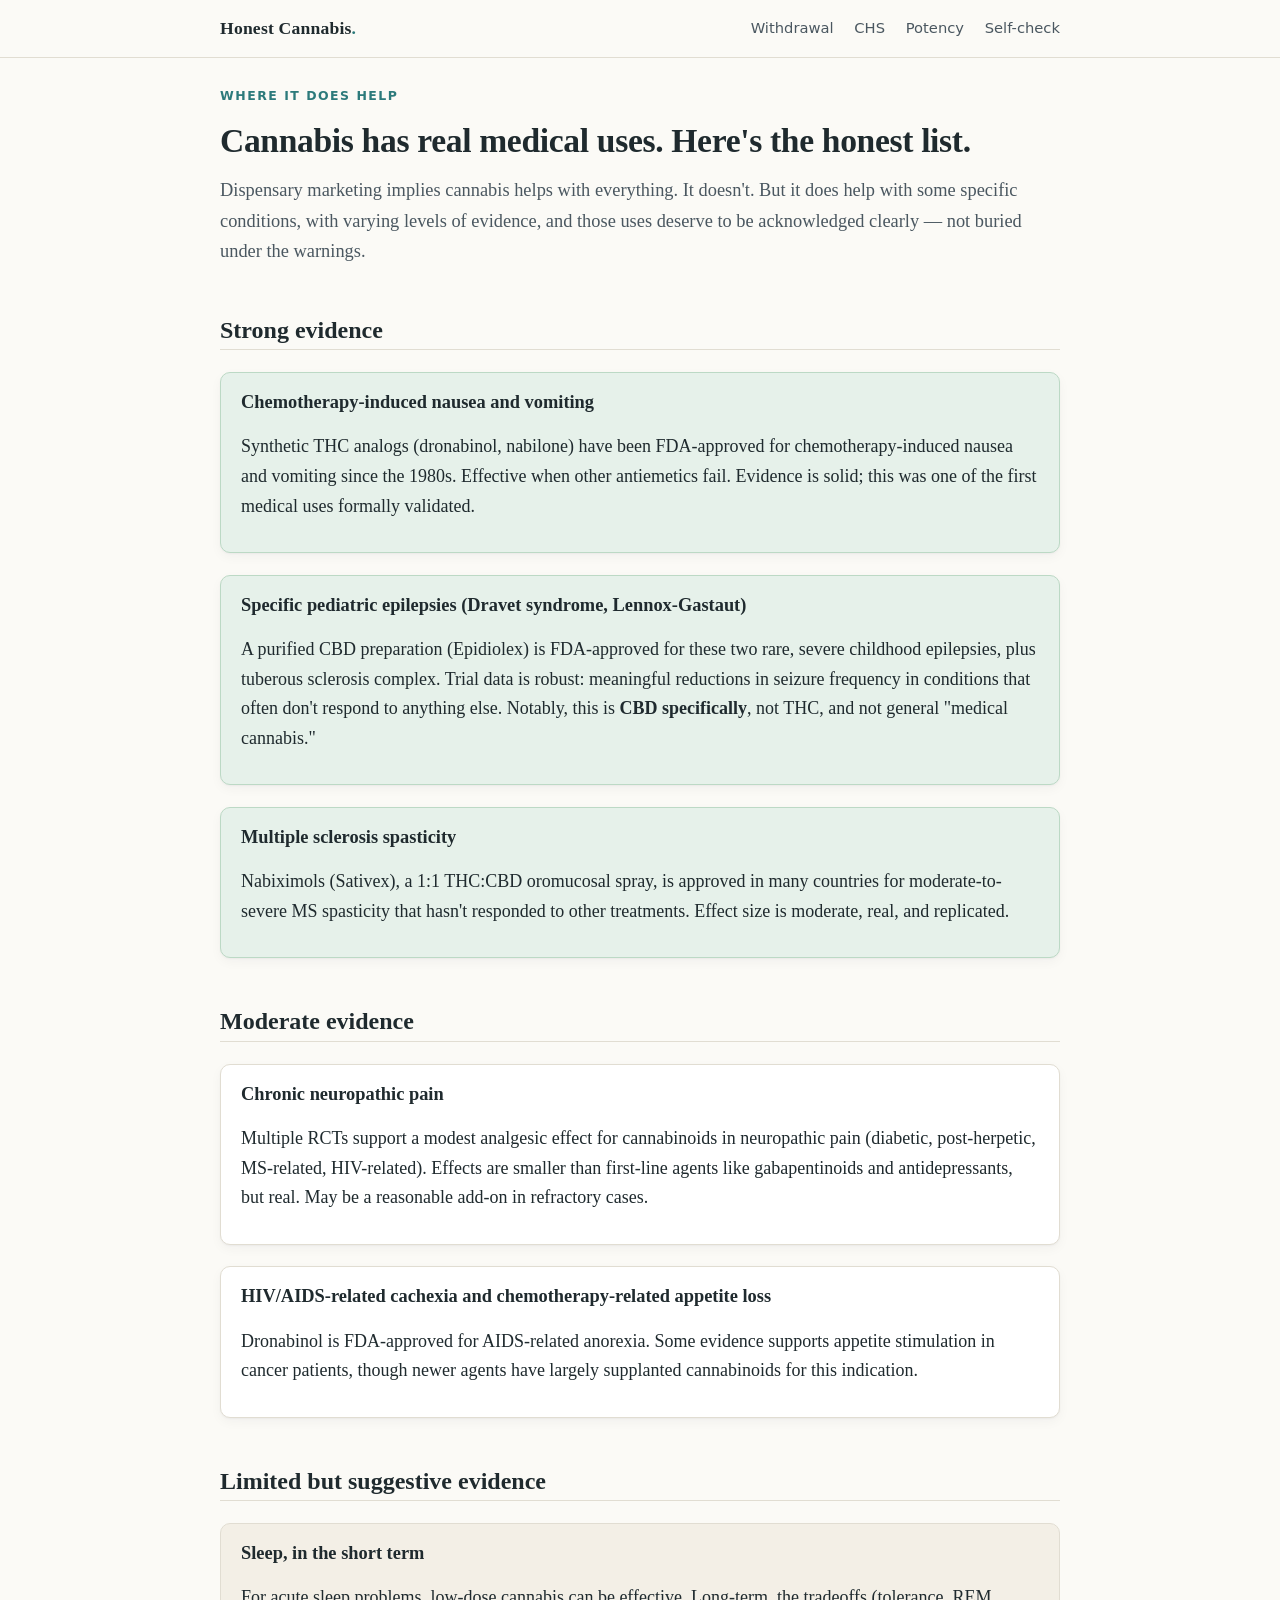
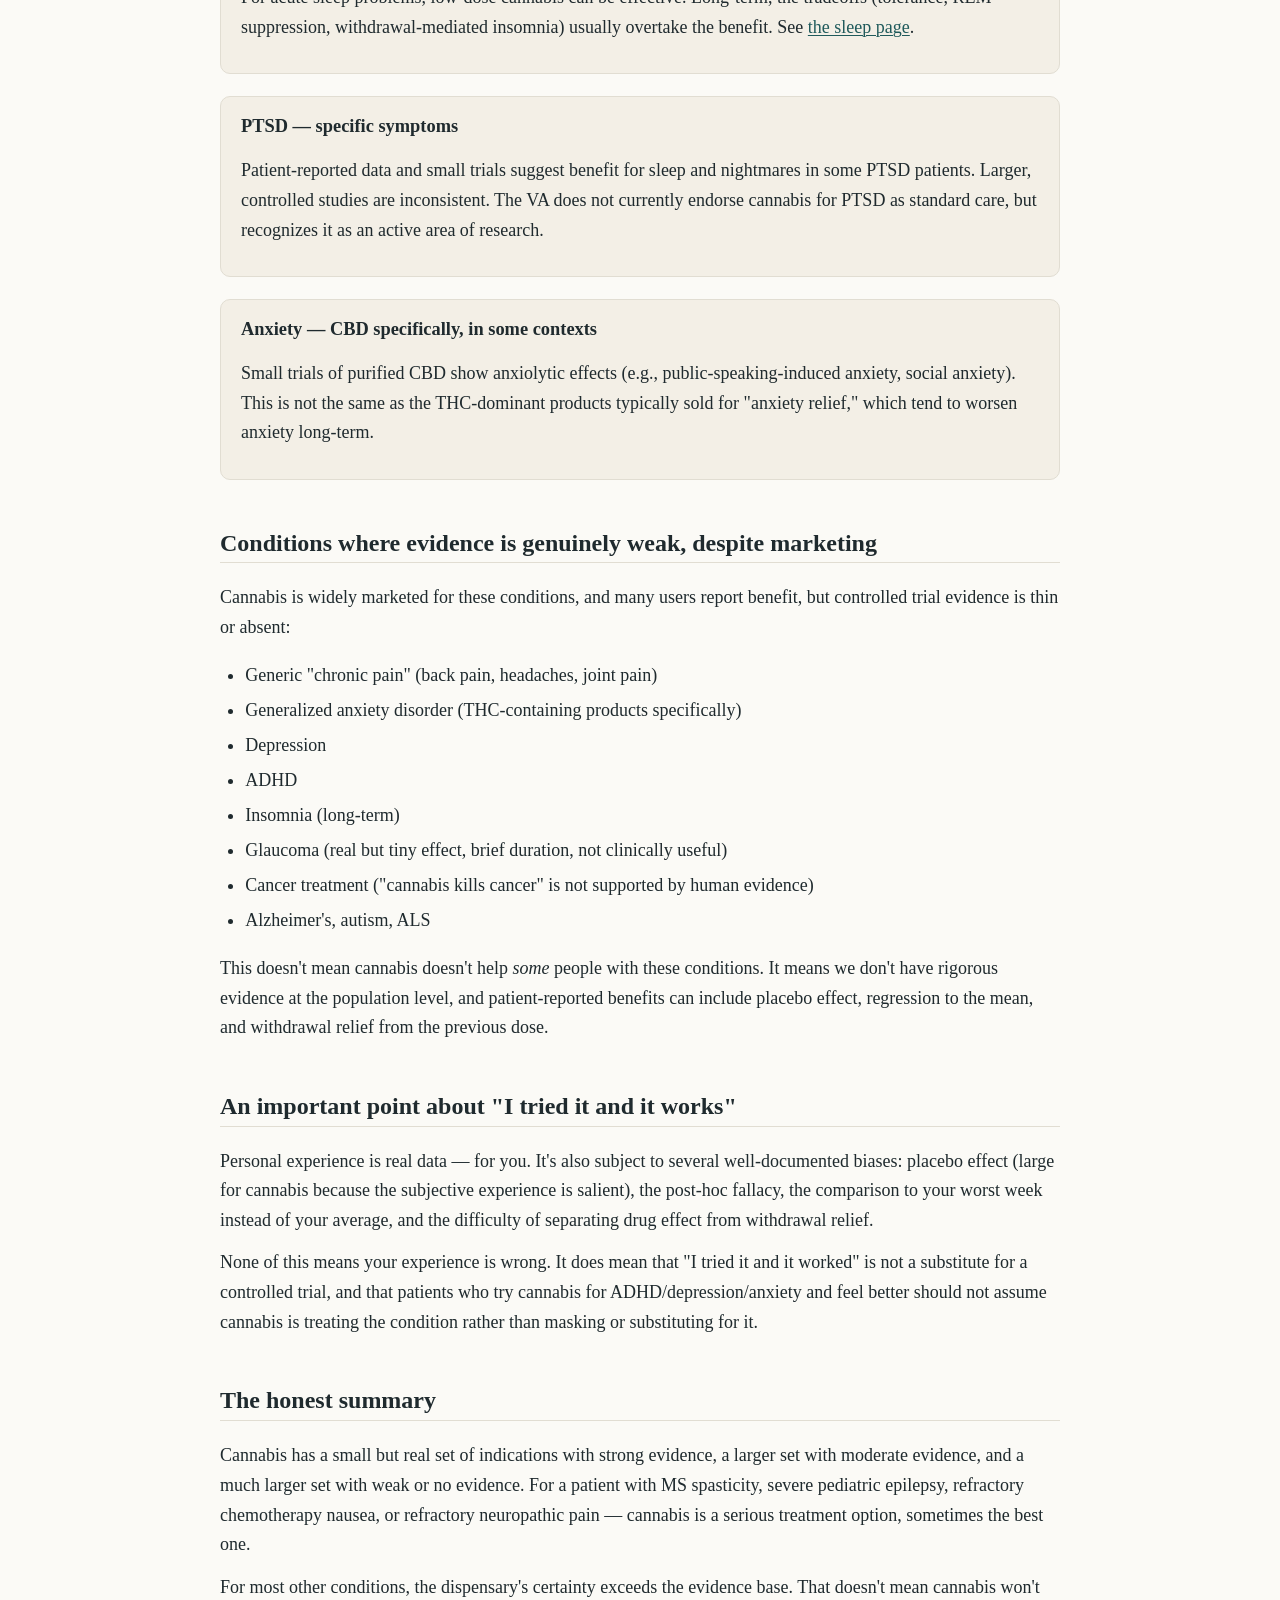
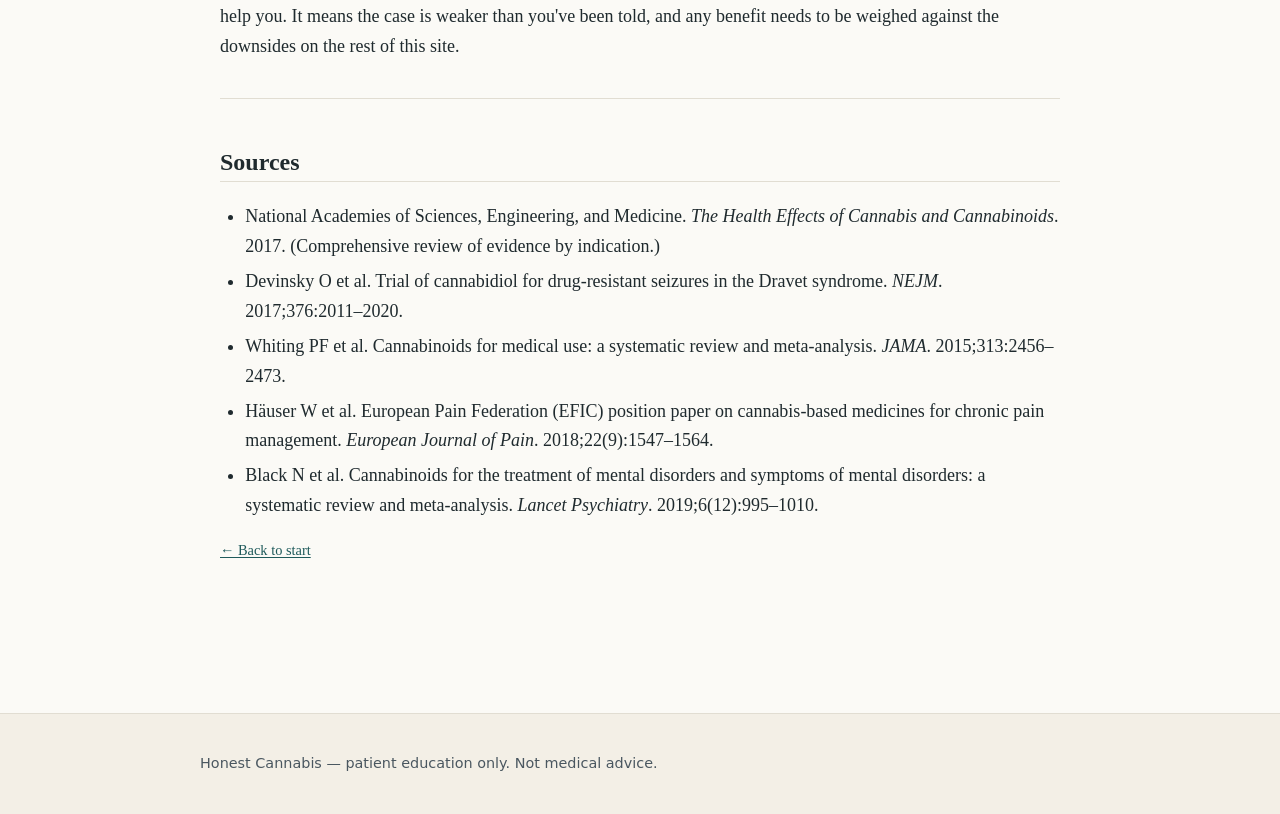
==== pages/legit-uses.html @ 295364d4 "Build Honest Cannabis: judgment-free patient education site A static, evidence-based educational sit" ====
<!doctype html>
<html lang="en">
<head>
<meta charset="utf-8" />
<meta name="viewport" content="width=device-width, initial-scale=1" />
<title>Where cannabis genuinely helps — Honest Cannabis</title>
<link rel="stylesheet" href="../assets/style.css" />
</head>
<body>

<header class="site">
  <div class="wrap">
    <a href="../index.html" class="brand">Honest Cannabis<span class="dot">.</span></a>
    <nav>
      <a href="./withdrawal.html">Withdrawal</a>
      <a href="./chs.html">CHS</a>
      <a href="./potency.html">Potency</a>
      <a href="../tools/cudit-r.html">Self-check</a>
    </nav>
  </div>
</header>

<main>

<div class="eyebrow">Where it does help</div>
<h1>Cannabis has real medical uses. Here's the honest list.</h1>
<p class="lede">
  Dispensary marketing implies cannabis helps with everything. It doesn't. But it does help
  with some specific conditions, with varying levels of evidence, and those uses deserve
  to be acknowledged clearly — not buried under the warnings.
</p>

<h2>Strong evidence</h2>

<div class="card ok">
  <h3>Chemotherapy-induced nausea and vomiting</h3>
  <p>Synthetic THC analogs (dronabinol, nabilone) have been FDA-approved for chemotherapy-induced
  nausea and vomiting since the 1980s. Effective when other antiemetics fail. Evidence
  is solid; this was one of the first medical uses formally validated.</p>
</div>

<div class="card ok">
  <h3>Specific pediatric epilepsies (Dravet syndrome, Lennox-Gastaut)</h3>
  <p>A purified CBD preparation (Epidiolex) is FDA-approved for these two rare, severe
  childhood epilepsies, plus tuberous sclerosis complex. Trial data is robust:
  meaningful reductions in seizure frequency in conditions that often don't respond to
  anything else. Notably, this is <strong>CBD specifically</strong>, not THC, and not
  general "medical cannabis."</p>
</div>

<div class="card ok">
  <h3>Multiple sclerosis spasticity</h3>
  <p>Nabiximols (Sativex), a 1:1 THC:CBD oromucosal spray, is approved in many countries
  for moderate-to-severe MS spasticity that hasn't responded to other treatments. Effect
  size is moderate, real, and replicated.</p>
</div>

<h2>Moderate evidence</h2>

<div class="card">
  <h3>Chronic neuropathic pain</h3>
  <p>Multiple RCTs support a modest analgesic effect for cannabinoids in neuropathic pain
  (diabetic, post-herpetic, MS-related, HIV-related). Effects are smaller than first-line
  agents like gabapentinoids and antidepressants, but real. May be a reasonable add-on in
  refractory cases.</p>
</div>

<div class="card">
  <h3>HIV/AIDS-related cachexia and chemotherapy-related appetite loss</h3>
  <p>Dronabinol is FDA-approved for AIDS-related anorexia. Some evidence supports appetite
  stimulation in cancer patients, though newer agents have largely supplanted cannabinoids
  for this indication.</p>
</div>

<h2>Limited but suggestive evidence</h2>

<div class="card soft">
  <h3>Sleep, in the short term</h3>
  <p>For acute sleep problems, low-dose cannabis can be effective. Long-term, the tradeoffs
  (tolerance, REM suppression, withdrawal-mediated insomnia) usually overtake the benefit.
  See <a href="./sleep.html">the sleep page</a>.</p>
</div>

<div class="card soft">
  <h3>PTSD — specific symptoms</h3>
  <p>Patient-reported data and small trials suggest benefit for sleep and nightmares in
  some PTSD patients. Larger, controlled studies are inconsistent. The VA does not
  currently endorse cannabis for PTSD as standard care, but recognizes it as an active
  area of research.</p>
</div>

<div class="card soft">
  <h3>Anxiety — CBD specifically, in some contexts</h3>
  <p>Small trials of purified CBD show anxiolytic effects (e.g., public-speaking-induced
  anxiety, social anxiety). This is not the same as the THC-dominant products typically
  sold for "anxiety relief," which tend to worsen anxiety long-term.</p>
</div>

<h2>Conditions where evidence is genuinely weak, despite marketing</h2>

<p>Cannabis is widely marketed for these conditions, and many users report benefit, but
controlled trial evidence is thin or absent:</p>

<ul>
  <li>Generic "chronic pain" (back pain, headaches, joint pain)</li>
  <li>Generalized anxiety disorder (THC-containing products specifically)</li>
  <li>Depression</li>
  <li>ADHD</li>
  <li>Insomnia (long-term)</li>
  <li>Glaucoma (real but tiny effect, brief duration, not clinically useful)</li>
  <li>Cancer treatment ("cannabis kills cancer" is not supported by human evidence)</li>
  <li>Alzheimer's, autism, ALS</li>
</ul>

<p>This doesn't mean cannabis doesn't help <em>some</em> people with these conditions.
It means we don't have rigorous evidence at the population level, and patient-reported
benefits can include placebo effect, regression to the mean, and withdrawal relief from
the previous dose.</p>

<h2>An important point about "I tried it and it works"</h2>

<p>Personal experience is real data — for you. It's also subject to several well-documented
biases: placebo effect (large for cannabis because the subjective experience is salient),
the post-hoc fallacy, the comparison to your worst week instead of your average, and
the difficulty of separating drug effect from withdrawal relief.</p>

<p>None of this means your experience is wrong. It does mean that "I tried it and it
worked" is not a substitute for a controlled trial, and that patients who try
cannabis for ADHD/depression/anxiety and feel better should not assume cannabis is
treating the condition rather than masking or substituting for it.</p>

<h2>The honest summary</h2>

<p>Cannabis has a small but real set of indications with strong evidence, a larger set with
moderate evidence, and a much larger set with weak or no evidence. For a patient with
MS spasticity, severe pediatric epilepsy, refractory chemotherapy nausea, or refractory
neuropathic pain — cannabis is a serious treatment option, sometimes the best one.</p>

<p>For most other conditions, the dispensary's certainty exceeds the evidence base. That
doesn't mean cannabis won't help you. It means the case is weaker than you've been told,
and any benefit needs to be weighed against the downsides on the rest of this site.</p>

<hr />

<h2>Sources</h2>
<ul>
  <li>National Academies of Sciences, Engineering, and Medicine. <em>The Health Effects of Cannabis and Cannabinoids</em>. 2017. (Comprehensive review of evidence by indication.)</li>
  <li>Devinsky O et al. Trial of cannabidiol for drug-resistant seizures in the Dravet syndrome. <em>NEJM</em>. 2017;376:2011–2020.</li>
  <li>Whiting PF et al. Cannabinoids for medical use: a systematic review and meta-analysis. <em>JAMA</em>. 2015;313:2456–2473.</li>
  <li>Häuser W et al. European Pain Federation (EFIC) position paper on cannabis-based medicines for chronic pain management. <em>European Journal of Pain</em>. 2018;22(9):1547–1564.</li>
  <li>Black N et al. Cannabinoids for the treatment of mental disorders and symptoms of mental disorders: a systematic review and meta-analysis. <em>Lancet Psychiatry</em>. 2019;6(12):995–1010.</li>
</ul>

<p class="muted"><a href="../index.html">← Back to start</a></p>

</main>

<footer class="site"><div class="wrap"><p>Honest Cannabis — patient education only. Not medical advice.</p></div></footer>

</body>
</html>
---- assets/style.css ----
/* Honest Cannabis — judgment-free patient education */

:root {
  --bg: #fbfaf6;
  --bg-soft: #f3efe6;
  --ink: #1f2a2e;
  --ink-soft: #4a5760;
  --muted: #7c8a92;
  --accent: #2c7a7b;
  --accent-soft: #e3f1ef;
  --accent-deep: #1f5a5b;
  --warn: #b45309;
  --warn-soft: #fdf3e3;
  --danger: #9b2c2c;
  --danger-soft: #fbe9e7;
  --ok: #2f855a;
  --ok-soft: #e6f1ea;
  --line: #e1ddd2;
  --card: #ffffff;
  --shadow: 0 1px 2px rgba(20, 30, 40, 0.04), 0 4px 12px rgba(20, 30, 40, 0.04);
  --radius: 10px;
  --max: 880px;
}

* { box-sizing: border-box; }

html { scroll-behavior: smooth; }

body {
  margin: 0;
  font-family: ui-serif, Georgia, "Iowan Old Style", "Apple Garamond", "Times New Roman", serif;
  font-size: 18px;
  line-height: 1.65;
  color: var(--ink);
  background: var(--bg);
  -webkit-font-smoothing: antialiased;
}

header.site {
  border-bottom: 1px solid var(--line);
  background: var(--bg);
  position: sticky;
  top: 0;
  z-index: 10;
  backdrop-filter: blur(6px);
}

header.site .wrap {
  max-width: var(--max);
  margin: 0 auto;
  padding: 14px 20px;
  display: flex;
  align-items: center;
  justify-content: space-between;
  gap: 16px;
  flex-wrap: wrap;
}

header.site a.brand {
  font-family: ui-serif, Georgia, serif;
  font-weight: 600;
  font-size: 1.1rem;
  letter-spacing: 0.2px;
  color: var(--ink);
  text-decoration: none;
}

header.site a.brand .dot { color: var(--accent); }

header.site nav {
  font-family: ui-sans-serif, system-ui, -apple-system, "Helvetica Neue", Arial, sans-serif;
  font-size: 0.92rem;
}

header.site nav a {
  color: var(--ink-soft);
  text-decoration: none;
  margin-left: 16px;
}

header.site nav a:hover { color: var(--accent); }

main {
  max-width: var(--max);
  margin: 0 auto;
  padding: 28px 20px 80px;
}

h1, h2, h3 {
  font-family: ui-serif, Georgia, serif;
  line-height: 1.25;
  color: var(--ink);
}

h1 {
  font-size: 2.1rem;
  margin: 0.4em 0 0.4em;
  letter-spacing: -0.01em;
}

h2 {
  font-size: 1.5rem;
  margin-top: 2em;
  border-bottom: 1px solid var(--line);
  padding-bottom: 0.2em;
}

h3 {
  font-size: 1.15rem;
  margin-top: 1.6em;
}

p { margin: 0.7em 0; }

a {
  color: var(--accent-deep);
  text-decoration: underline;
  text-underline-offset: 2px;
  text-decoration-thickness: 1px;
}

a:hover { color: var(--accent); }

ul, ol { padding-left: 1.4em; }
li { margin: 0.3em 0; }

blockquote {
  border-left: 3px solid var(--accent);
  background: var(--accent-soft);
  margin: 1.2em 0;
  padding: 0.6em 1em;
  color: var(--ink);
  border-radius: 0 var(--radius) var(--radius) 0;
}

blockquote p { margin: 0.3em 0; }

code {
  font-family: ui-monospace, "SF Mono", Menlo, Consolas, monospace;
  font-size: 0.92em;
  background: var(--bg-soft);
  padding: 0.1em 0.3em;
  border-radius: 4px;
}

.lede {
  font-size: 1.15rem;
  color: var(--ink-soft);
  margin-bottom: 1.4em;
}

.eyebrow {
  font-family: ui-sans-serif, system-ui, sans-serif;
  text-transform: uppercase;
  letter-spacing: 0.12em;
  font-size: 0.78rem;
  color: var(--accent);
  font-weight: 600;
  margin-bottom: 0.4em;
}

.card {
  background: var(--card);
  border: 1px solid var(--line);
  border-radius: var(--radius);
  padding: 18px 20px;
  box-shadow: var(--shadow);
  margin: 1.2em 0;
}

.card.soft {
  background: var(--bg-soft);
  box-shadow: none;
}

.card.accent {
  background: var(--accent-soft);
  border-color: #c8e2dd;
}

.card.warn {
  background: var(--warn-soft);
  border-color: #f2d8a8;
}

.card.danger {
  background: var(--danger-soft);
  border-color: #f1c6c2;
}

.card.ok {
  background: var(--ok-soft);
  border-color: #bcd9c5;
}

.card h2:first-child,
.card h3:first-child {
  margin-top: 0;
  border: none;
  padding: 0;
}

.grid {
  display: grid;
  gap: 14px;
  grid-template-columns: repeat(auto-fit, minmax(220px, 1fr));
}

.tile {
  display: block;
  background: var(--card);
  border: 1px solid var(--line);
  border-radius: var(--radius);
  padding: 16px 18px;
  text-decoration: none;
  color: var(--ink);
  transition: transform 0.12s ease, border-color 0.12s ease, box-shadow 0.12s ease;
  box-shadow: var(--shadow);
}

.tile:hover {
  transform: translateY(-2px);
  border-color: var(--accent);
  color: var(--ink);
}

.tile .topic {
  font-family: ui-sans-serif, system-ui, sans-serif;
  font-size: 0.72rem;
  text-transform: uppercase;
  letter-spacing: 0.1em;
  color: var(--accent);
  font-weight: 600;
}

.tile h3 {
  margin: 6px 0 4px;
  font-size: 1.05rem;
}

.tile p {
  margin: 0;
  font-size: 0.92rem;
  color: var(--ink-soft);
  line-height: 1.45;
}

table {
  width: 100%;
  border-collapse: collapse;
  margin: 1em 0;
  font-size: 0.96rem;
}

table th, table td {
  border-bottom: 1px solid var(--line);
  padding: 8px 10px;
  text-align: left;
  vertical-align: top;
}

table th {
  background: var(--bg-soft);
  font-family: ui-sans-serif, system-ui, sans-serif;
  font-weight: 600;
}

.tag {
  display: inline-block;
  font-family: ui-sans-serif, system-ui, sans-serif;
  font-size: 0.72rem;
  letter-spacing: 0.06em;
  text-transform: uppercase;
  padding: 2px 8px;
  border-radius: 999px;
  background: var(--bg-soft);
  color: var(--ink-soft);
  border: 1px solid var(--line);
  margin-right: 4px;
}

.tag.ok { background: var(--ok-soft); color: #225c41; border-color: #bcd9c5; }
.tag.warn { background: var(--warn-soft); color: #8a4109; border-color: #f2d8a8; }
.tag.danger { background: var(--danger-soft); color: #7a1f1f; border-color: #f1c6c2; }
.tag.accent { background: var(--accent-soft); color: var(--accent-deep); border-color: #c8e2dd; }

.callout {
  display: flex;
  gap: 14px;
  align-items: flex-start;
  padding: 16px 18px;
  background: var(--accent-soft);
  border-left: 4px solid var(--accent);
  border-radius: 0 var(--radius) var(--radius) 0;
  margin: 1.2em 0;
}

.callout .icon {
  font-family: ui-sans-serif, system-ui, sans-serif;
  font-size: 1.5rem;
  line-height: 1;
  color: var(--accent);
}

.callout p { margin: 0; }
.callout p + p { margin-top: 0.4em; }

.callout.warn { background: var(--warn-soft); border-color: var(--warn); }
.callout.warn .icon { color: var(--warn); }
.callout.danger { background: var(--danger-soft); border-color: var(--danger); }
.callout.danger .icon { color: var(--danger); }

/* Forms / tools */

.tool-form {
  font-family: ui-sans-serif, system-ui, -apple-system, sans-serif;
  font-size: 0.98rem;
}

.q {
  background: var(--card);
  border: 1px solid var(--line);
  border-radius: var(--radius);
  padding: 14px 18px;
  margin: 12px 0;
  box-shadow: var(--shadow);
}

.q .qtext {
  font-weight: 600;
  margin-bottom: 8px;
  color: var(--ink);
}

.q label {
  display: flex;
  align-items: flex-start;
  gap: 10px;
  padding: 6px 4px;
  cursor: pointer;
  border-radius: 6px;
}

.q label:hover { background: var(--bg-soft); }

.q input[type="radio"],
.q input[type="checkbox"] {
  margin-top: 4px;
  accent-color: var(--accent);
}

.q .opt-text { flex: 1; }

button.btn {
  font-family: ui-sans-serif, system-ui, sans-serif;
  font-size: 1rem;
  font-weight: 600;
  background: var(--accent);
  color: white;
  border: none;
  padding: 12px 22px;
  border-radius: 8px;
  cursor: pointer;
  transition: background 0.12s;
}

button.btn:hover { background: var(--accent-deep); }

button.btn.secondary {
  background: transparent;
  color: var(--accent-deep);
  border: 1px solid var(--accent);
}

button.btn.secondary:hover { background: var(--accent-soft); }

.result {
  margin-top: 24px;
  padding: 20px;
  border-radius: var(--radius);
  display: none;
}

.result.show { display: block; }

.result .score {
  font-family: ui-serif, Georgia, serif;
  font-size: 2.5rem;
  font-weight: 700;
  color: var(--accent-deep);
  line-height: 1;
  margin-bottom: 8px;
}

.result h3 {
  margin-top: 0;
}

input[type="number"],
input[type="text"],
select {
  font-family: ui-sans-serif, system-ui, sans-serif;
  font-size: 1rem;
  padding: 8px 12px;
  border: 1px solid var(--line);
  border-radius: 8px;
  background: white;
  color: var(--ink);
  width: 100%;
  max-width: 220px;
}

input:focus, select:focus {
  outline: 2px solid var(--accent-soft);
  border-color: var(--accent);
}

.field {
  margin: 12px 0;
}

.field label {
  display: block;
  font-family: ui-sans-serif, system-ui, sans-serif;
  font-size: 0.92rem;
  font-weight: 600;
  margin-bottom: 4px;
  color: var(--ink-soft);
}

.row {
  display: grid;
  grid-template-columns: repeat(auto-fit, minmax(180px, 1fr));
  gap: 14px;
}

footer.site {
  border-top: 1px solid var(--line);
  background: var(--bg-soft);
  margin-top: 60px;
  padding: 28px 20px;
  font-family: ui-sans-serif, system-ui, sans-serif;
  font-size: 0.9rem;
  color: var(--ink-soft);
}

footer.site .wrap {
  max-width: var(--max);
  margin: 0 auto;
}

footer.site a { color: var(--accent-deep); }

.toc {
  font-family: ui-sans-serif, system-ui, sans-serif;
  font-size: 0.95rem;
  background: var(--bg-soft);
  border: 1px solid var(--line);
  border-radius: var(--radius);
  padding: 14px 18px;
  margin: 1.2em 0;
}

.toc ol { margin: 0.3em 0; padding-left: 1.4em; }
.toc li { margin: 0.2em 0; }
.toc strong {
  display: block;
  margin-bottom: 0.4em;
  letter-spacing: 0.06em;
  text-transform: uppercase;
  font-size: 0.78rem;
  color: var(--accent);
}

hr {
  border: none;
  border-top: 1px solid var(--line);
  margin: 2em 0;
}

.figure {
  background: var(--bg-soft);
  border-radius: var(--radius);
  padding: 16px 18px;
  margin: 1.2em 0;
  font-family: ui-sans-serif, system-ui, sans-serif;
  font-size: 0.94rem;
}

.bar {
  display: flex;
  align-items: center;
  gap: 10px;
  margin: 6px 0;
}

.bar .label { width: 110px; color: var(--ink-soft); font-size: 0.88rem; }
.bar .track { flex: 1; background: white; border: 1px solid var(--line); border-radius: 4px; height: 18px; overflow: hidden; }
.bar .fill { background: var(--accent); height: 100%; }
.bar .fill.warn { background: var(--warn); }
.bar .fill.danger { background: var(--danger); }
.bar .value { width: 56px; text-align: right; font-variant-numeric: tabular-nums; color: var(--ink); font-weight: 600; }

.hero {
  padding: 40px 0 20px;
}

.hero h1 {
  font-size: 2.6rem;
  margin-bottom: 0.3em;
}

.hero .lede {
  font-size: 1.2rem;
  max-width: 660px;
}

details.faq {
  border: 1px solid var(--line);
  border-radius: var(--radius);
  background: var(--card);
  margin: 10px 0;
  padding: 0;
  box-shadow: var(--shadow);
}

details.faq summary {
  cursor: pointer;
  padding: 14px 18px;
  font-weight: 600;
  font-family: ui-sans-serif, system-ui, sans-serif;
  list-style: none;
  display: flex;
  justify-content: space-between;
  align-items: center;
  color: var(--ink);
}

details.faq summary::-webkit-details-marker { display: none; }

details.faq summary::after {
  content: "+";
  color: var(--accent);
  font-size: 1.2rem;
  font-weight: 400;
  margin-left: 12px;
}

details.faq[open] summary::after { content: "−"; }

details.faq .body {
  padding: 0 18px 16px;
  color: var(--ink-soft);
}

.timeline {
  list-style: none;
  padding-left: 0;
  margin: 1.2em 0;
}

.timeline li {
  display: flex;
  gap: 14px;
  padding: 12px 0;
  border-bottom: 1px solid var(--line);
}

.timeline li:last-child { border-bottom: none; }

.timeline .when {
  flex: 0 0 110px;
  font-family: ui-sans-serif, system-ui, sans-serif;
  font-size: 0.86rem;
  font-weight: 600;
  color: var(--accent);
  text-transform: uppercase;
  letter-spacing: 0.06em;
  padding-top: 2px;
}

.timeline .what { flex: 1; }
.timeline .what strong { display: block; margin-bottom: 2px; }
.timeline .what p { margin: 0; font-size: 0.95rem; color: var(--ink-soft); }

.muted { color: var(--muted); font-size: 0.9rem; }

@media (max-width: 600px) {
  body { font-size: 17px; }
  h1 { font-size: 1.7rem; }
  .hero h1 { font-size: 2rem; }
  header.site nav a { margin-left: 10px; font-size: 0.85rem; }
  header.site .wrap { padding: 12px 16px; }
  main { padding: 22px 16px 60px; }
  .timeline .when { flex: 0 0 90px; }
}

@media print {
  header.site, footer.site, .tile, .callout, button { display: none; }
  body { background: white; color: black; }
  a { color: black; text-decoration: underline; }
}
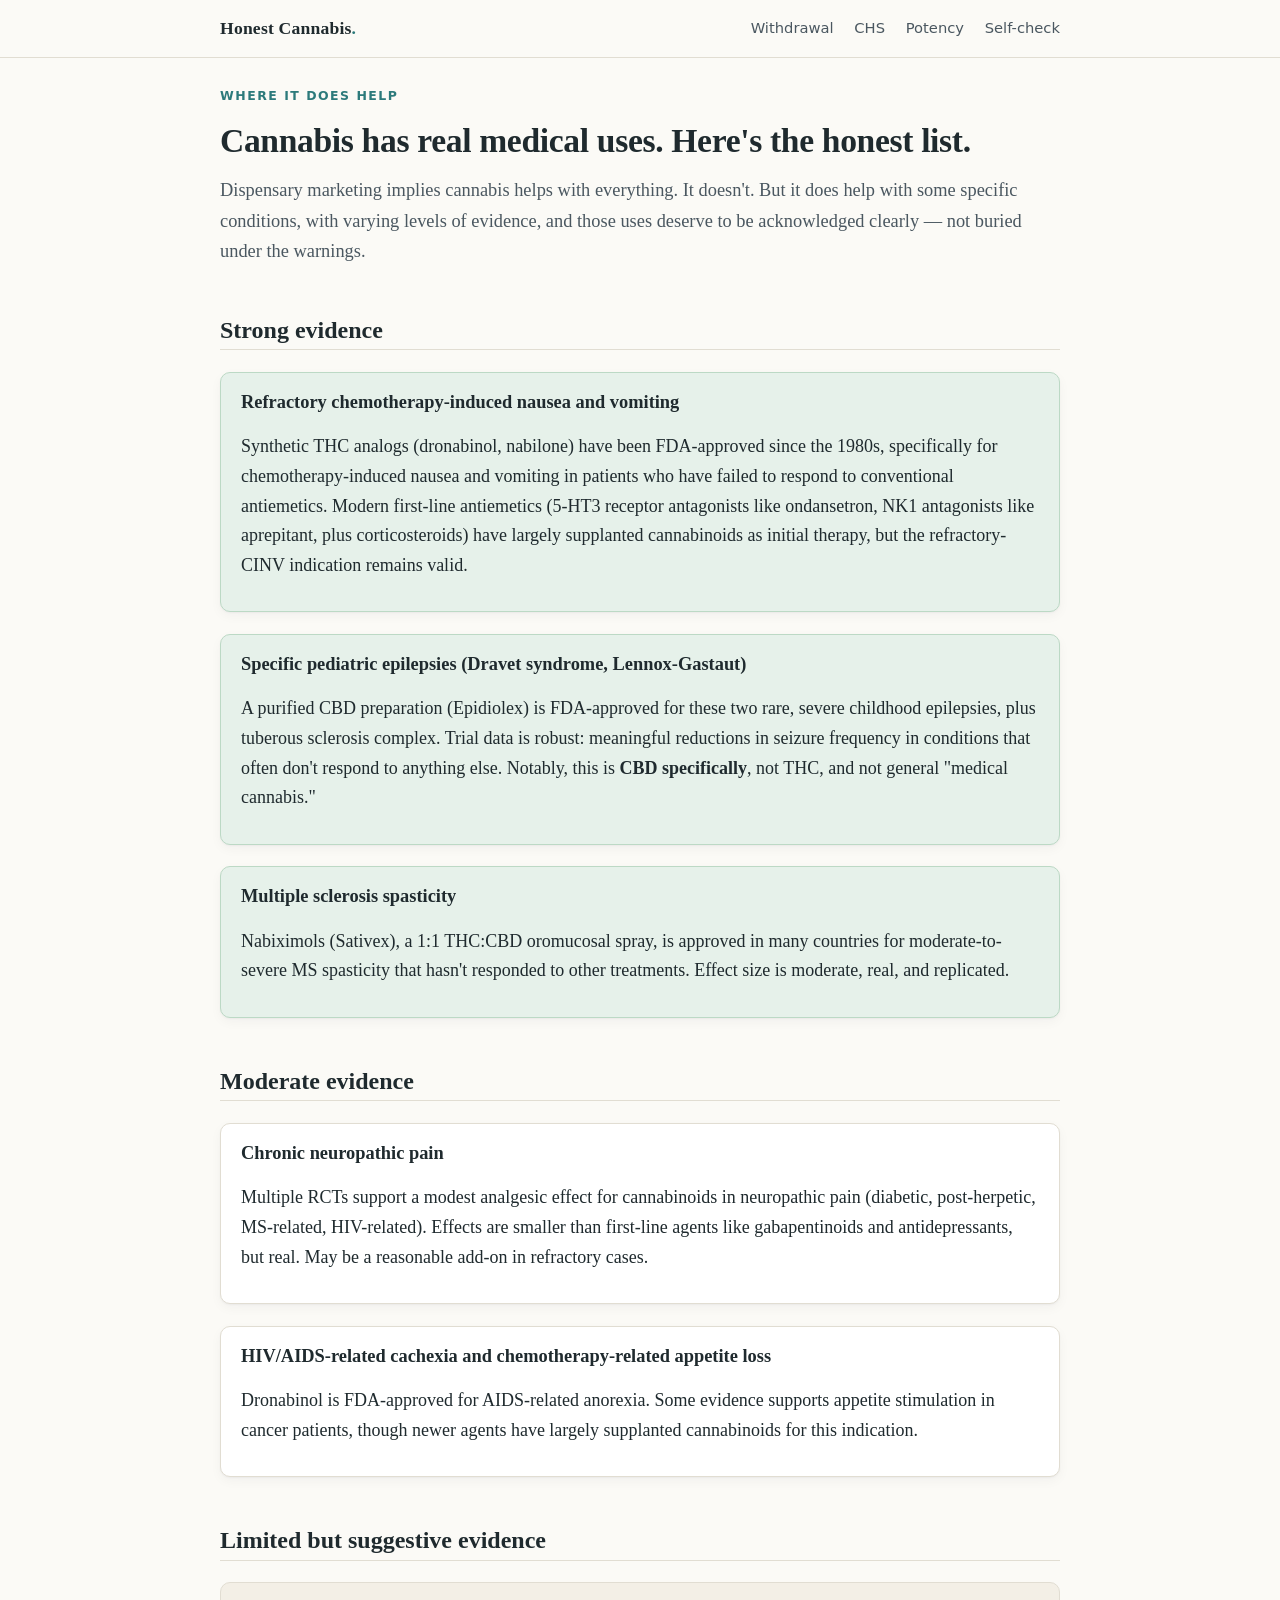
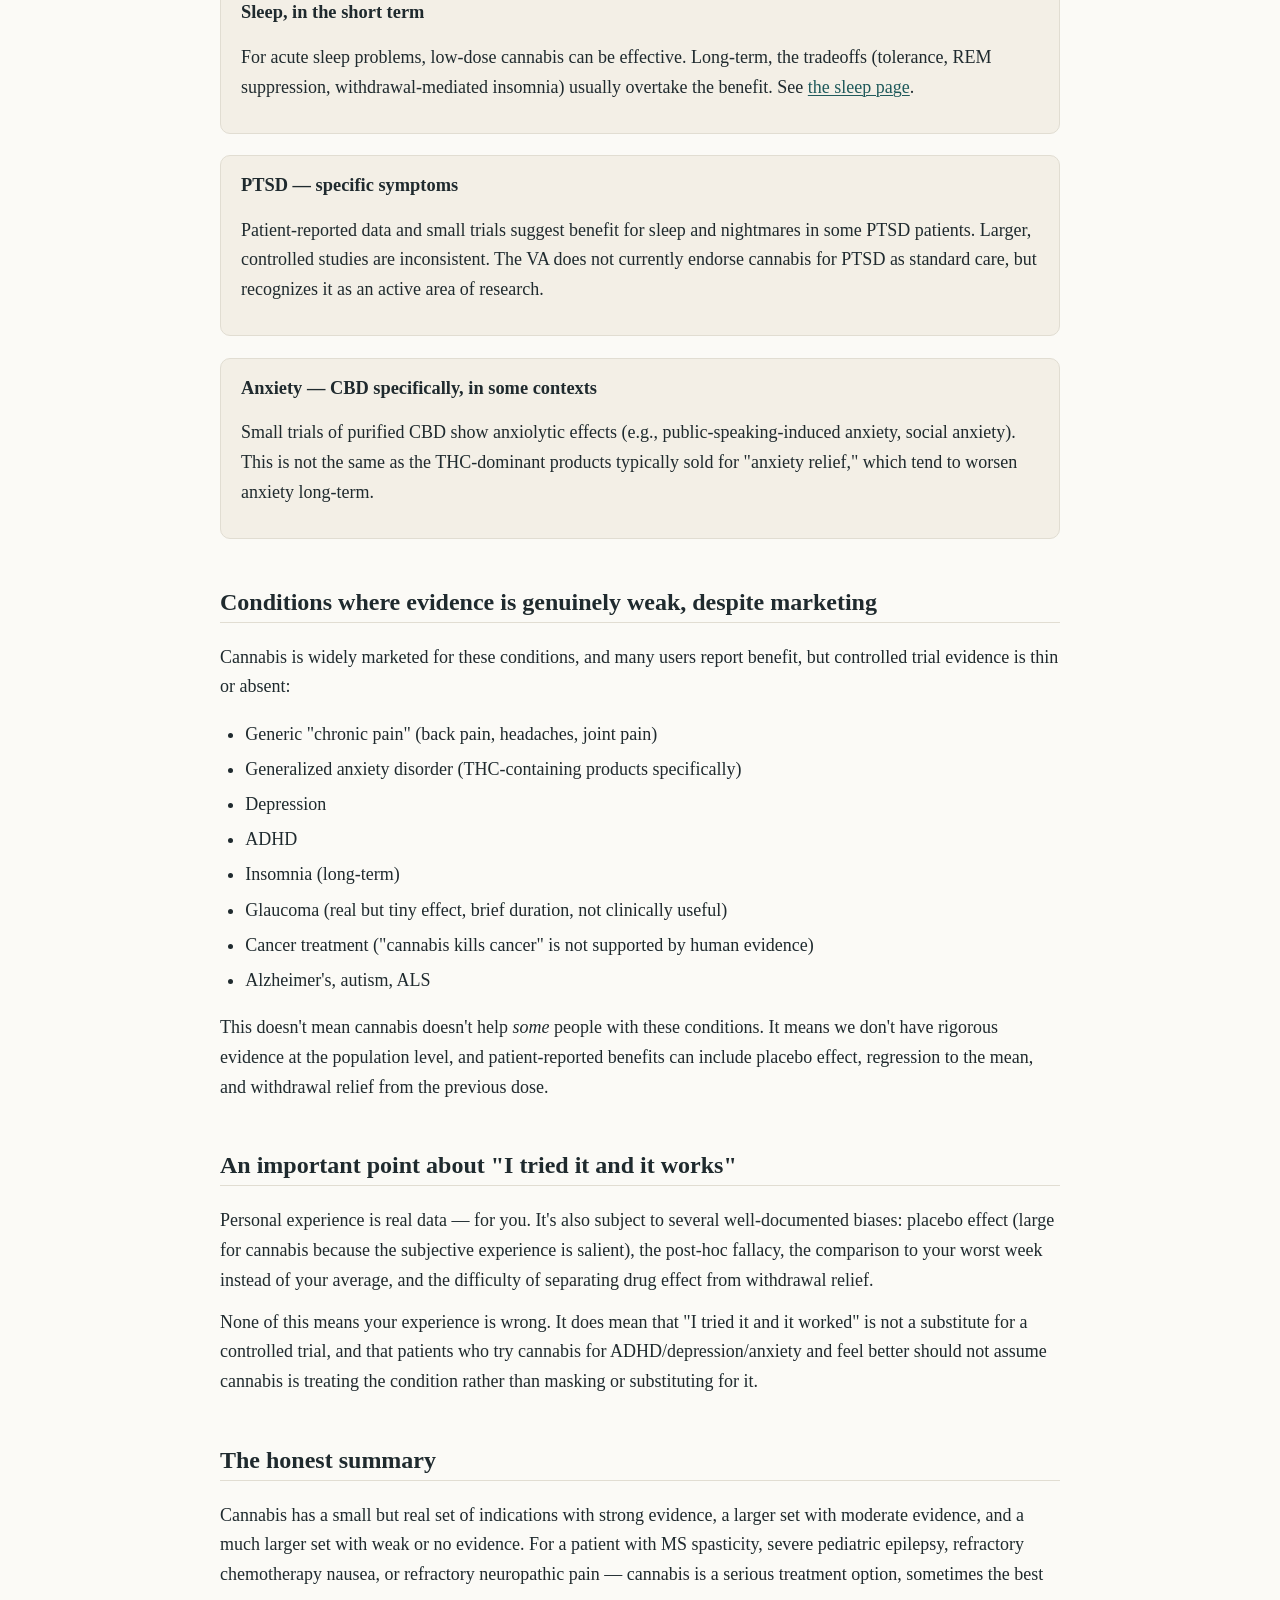
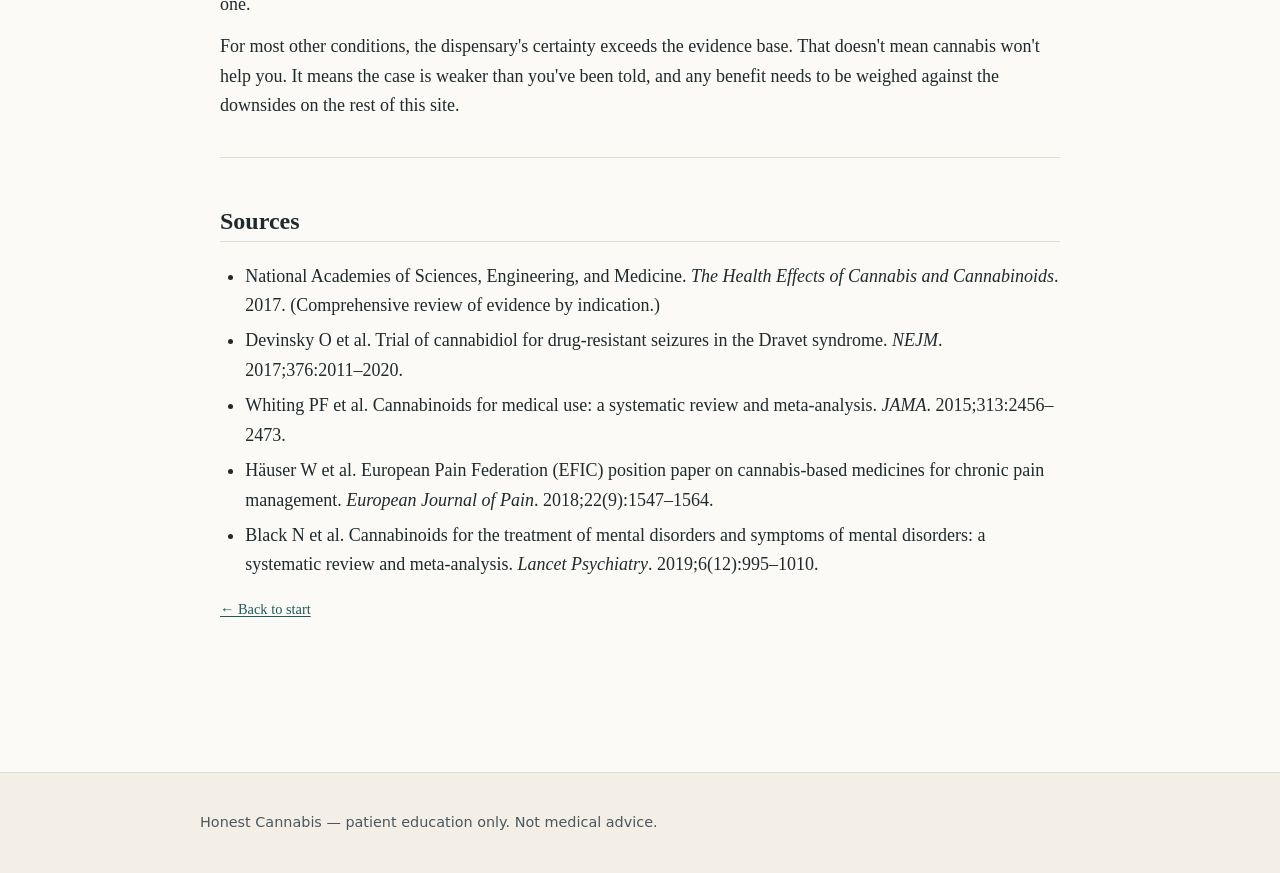
==== commit fdceef56: "Address review: soften over-certain claims, rebuild withdrawal tool Reviewer flagged the site as dir" ====
--- a/pages/legit-uses.html
+++ b/pages/legit-uses.html
@@ -33,10 +33,13 @@
 <h2>Strong evidence</h2>
 
 <div class="card ok">
-  <h3>Chemotherapy-induced nausea and vomiting</h3>
-  <p>Synthetic THC analogs (dronabinol, nabilone) have been FDA-approved for chemotherapy-induced
-  nausea and vomiting since the 1980s. Effective when other antiemetics fail. Evidence
-  is solid; this was one of the first medical uses formally validated.</p>
+  <h3>Refractory chemotherapy-induced nausea and vomiting</h3>
+  <p>Synthetic THC analogs (dronabinol, nabilone) have been FDA-approved since the 1980s,
+  specifically for chemotherapy-induced nausea and vomiting in patients who have failed
+  to respond to conventional antiemetics. Modern first-line antiemetics (5-HT3
+  receptor antagonists like ondansetron, NK1 antagonists like aprepitant, plus
+  corticosteroids) have largely supplanted cannabinoids as initial therapy, but the
+  refractory-CINV indication remains valid.</p>
 </div>
 
 <div class="card ok">
